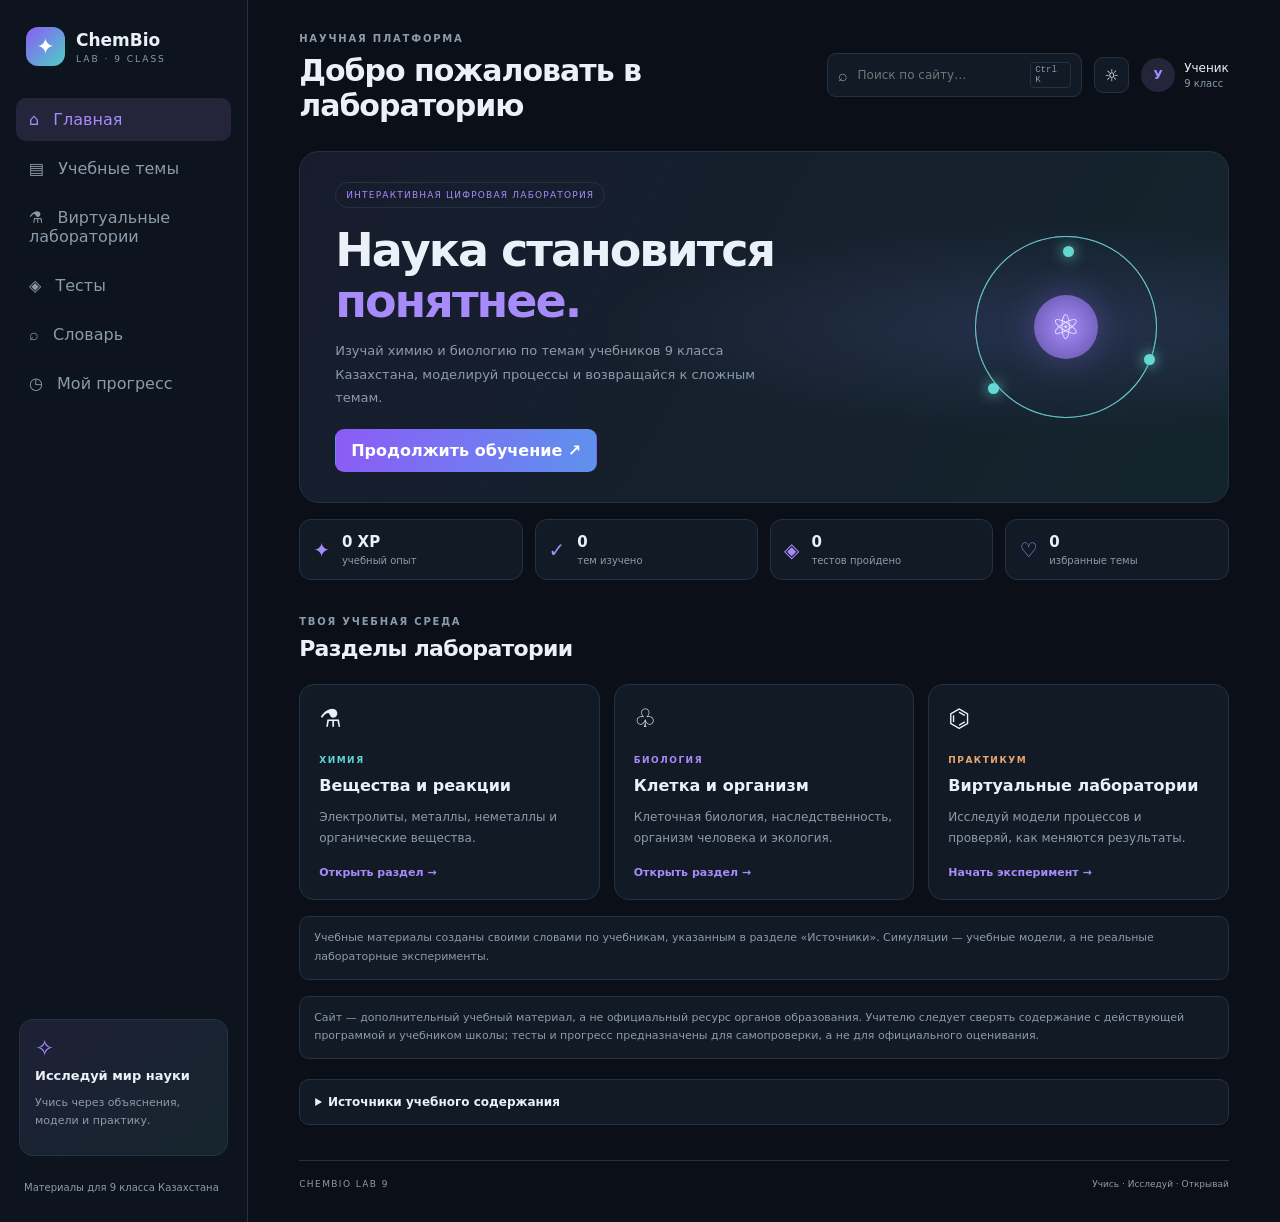
==== index.html @ ee07b428 "Publish ChemBio Lab 9 source and teacher guide" ====
<!doctype html>
<html lang="ru">
<head>
  <meta charset="UTF-8">
  <meta name="viewport" content="width=device-width, initial-scale=1">
  <meta name="theme-color" content="#0b1018">
  <meta name="description" content="ChemBio Lab 9 — интерактивная цифровая лаборатория по биологии и химии для учеников 9 класса Казахстана.">
  <title>ChemBio Lab 9 — цифровая лаборатория</title>
  <link rel="stylesheet" href="style.css">
  <script src="data.js" defer></script>
  <script src="script.js" defer></script>
</head>
<body>
  <a class="skip-link" href="#main-content">Перейти к содержимому</a>
  <div class="app">
    <aside class="sidebar">
      <a class="brand" href="#" data-page="home" aria-label="ChemBio Lab 9 — главная">
        <span class="logo">✦</span><span><b>ChemBio</b><small>LAB · 9 CLASS</small></span>
      </a>
      <nav aria-label="Основная навигация">
        <button class="nav active" data-page="home">⌂ <span>Главная</span></button>
        <button class="nav" data-page="topics">▤ <span>Учебные темы</span></button>
        <button class="nav" data-page="labs">⚗ <span>Виртуальные лаборатории</span></button>
        <button class="nav" data-page="quiz">◈ <span>Тесты</span></button>
        <button class="nav" data-page="glossary">⌕ <span>Словарь</span></button>
        <button class="nav" data-page="progress">◷ <span>Мой прогресс</span></button>
      </nav>
      <div class="side-bottom">
        <div class="mini-card"><span class="spark">✧</span><b>Исследуй мир науки</b><p>Учись через объяснения, модели и практику.</p></div>
        <small class="muted">Материалы для 9 класса Казахстана</small>
      </div>
    </aside>
    <main id="main-content" tabindex="-1">
      <header>
        <div><span class="eyebrow">НАУЧНАЯ ПЛАТФОРМА</span><h1 id="page-title">Добро пожаловать в лабораторию</h1></div>
        <div class="header-actions">
          <label class="global-search"><span aria-hidden="true">⌕</span><input id="global-search" type="search" placeholder="Поиск по сайту…" autocomplete="off" aria-label="Поиск по сайту"><kbd>Ctrl K</kbd></label>
          <button class="icon-button" id="theme-toggle" type="button" aria-label="Включить светлую тему" title="Переключить тему">☼</button>
          <div class="user-chip"><span class="avatar">У</span><span>Ученик <small>9 класс</small></span></div>
        </div>
        <div id="search-results" class="search-results" hidden></div>
      </header>

      <section id="home" class="page active">
        <div class="hero">
          <div><span class="pill">ИНТЕРАКТИВНАЯ ЦИФРОВАЯ ЛАБОРАТОРИЯ</span><h2>Наука становится<br><em>понятнее.</em></h2>
            <p>Изучай химию и биологию по темам учебников 9 класса Казахстана, моделируй процессы и возвращайся к сложным темам.</p>
            <button class="primary" data-go="topics">Продолжить обучение ↗</button>
          </div>
          <div class="orbital" aria-hidden="true"><div class="orbit o1"></div><div class="orbit o2"></div><div class="nucleus">⚛</div><span class="electron e1"></span><span class="electron e2"></span><span class="electron e3"></span></div>
        </div>
        <div class="stats-strip">
          <article><span class="stat-icon">✦</span><span><b id="home-xp">0 XP</b><small>учебный опыт</small></span></article>
          <article><span class="stat-icon">✓</span><span><b id="home-completed">0</b><small>тем изучено</small></span></article>
          <article><span class="stat-icon">◈</span><span><b id="home-quizzes">0</b><small>тестов пройдено</small></span></article>
          <article><span class="stat-icon">♡</span><span><b id="home-favorites">0</b><small>избранные темы</small></span></article>
        </div>
        <div class="section-heading"><div><span class="eyebrow">ТВОЯ УЧЕБНАЯ СРЕДА</span><h2>Разделы лаборатории</h2></div></div>
        <div class="cards">
          <article class="feature chem-card" data-go="topics" data-subject-go="chem"><div class="card-icon">⚗</div><span class="tag">ХИМИЯ</span><h3>Вещества и реакции</h3><p>Электролиты, металлы, неметаллы и органические вещества.</p><span class="card-link">Открыть раздел →</span></article>
          <article class="feature bio-card" data-go="topics" data-subject-go="bio"><div class="card-icon">♧</div><span class="tag">БИОЛОГИЯ</span><h3>Клетка и организм</h3><p>Клеточная биология, наследственность, организм человека и экология.</p><span class="card-link">Открыть раздел →</span></article>
          <article class="feature quiz-card" data-go="labs"><div class="card-icon">⌬</div><span class="tag">ПРАКТИКУМ</span><h3>Виртуальные лаборатории</h3><p>Исследуй модели процессов и проверяй, как меняются результаты.</p><span class="card-link">Начать эксперимент →</span></article>
        </div>
        <div class="resume-card" id="resume-card"></div>
        <p class="source-note">Учебные материалы созданы своими словами по учебникам, указанным в разделе «Источники». Симуляции — учебные модели, а не реальные лабораторные эксперименты.</p>
        <p class="source-note">Сайт — дополнительный учебный материал, а не официальный ресурс органов образования. Учителю следует сверять содержание с действующей программой и учебником школы; тесты и прогресс предназначены для самопроверки, а не для официального оценивания.</p>
        <details class="sources"><summary>Источники учебного содержания</summary><p>Биология: Н. Г. Асанов, А. Р. Соловьева, Б. Т. Ибраимова. Учебник для 9 класса, «Атамура», 2019. <a href="https://okulyk.kz/biologija/450/" target="_blank" rel="noopener noreferrer">Страница учебника</a>.</p><p>Химия: М. Б. Усманова, К. Н. Сакарьянова, Б. Н. Сахариева. Учебник для 9 класса, «Атамура», 2019. <a href="https://okulyk.kz/himija/454/" target="_blank" rel="noopener noreferrer">Страница учебника</a>.</p><p>Дополнительные варианты учебников: <a href="https://okulyk.kz/himija/452/" target="_blank" rel="noopener noreferrer">химия (Оспанова)</a>, <a href="https://okulyk.kz/biologija/1086/" target="_blank" rel="noopener noreferrer">биология (Оспанкулова)</a>.</p></details>
      </section>

      <section id="topics" class="page">
        <div class="section-heading"><div><span class="eyebrow">ТЕМЫ 9 КЛАССА</span><h2>Учебные темы</h2><p class="muted">Выбери предмет, чтобы открыть объяснения, определения и задания.</p></div></div>
        <div class="topic-toolbar"><div class="subject-switch" role="tablist" aria-label="Предмет">
          <button class="subject-tab active" data-subject="chem" role="tab" aria-selected="true">⚗ Химия</button>
          <button class="subject-tab" data-subject="bio" role="tab" aria-selected="false">♧ Биология</button>
        </div><button class="secondary" id="favorite-filter" type="button" aria-pressed="false">♡ Только избранное</button></div>
        <div class="topic-layout"><div id="topic-list" class="topic-list"></div><article id="topic-detail" class="topic-detail"></article></div>
      </section>

      <section id="labs" class="page">
        <div class="section-heading"><div><span class="eyebrow">УЧЕБНЫЕ МОДЕЛИ</span><h2>Виртуальные лаборатории</h2><p class="muted">Меняй параметры модели, наблюдай результат и объясняй его.</p></div></div>
        <div class="lab-layout"><div id="lab-list" class="lab-list"></div><article id="lab-workspace" class="lab-workspace"></article></div>
        <p class="source-note">Важно: это упрощённые образовательные симуляции. Они помогают понять закономерности, но не заменяют реальный эксперимент и правила техники безопасности.</p>
      </section>

      <section id="quiz" class="page">
        <div class="section-heading"><div><span class="eyebrow">ТРЕНАЖЁР ЗНАНИЙ</span><h2>Проверка знаний</h2><p class="muted">Выбери предмет, тему и сложность. Вопросы перемешиваются случайно.</p></div></div>
        <div class="quiz-config">
          <label>Предмет<select id="quiz-subject"><option value="all">Все предметы</option><option value="chem">Химия</option><option value="bio">Биология</option></select></label>
          <label>Тема<select id="quiz-topic"><option value="all">Все темы</option></select></label>
          <label>Сложность<select id="quiz-difficulty"><option value="all">Любая</option><option value="easy">Базовая</option><option value="medium">Средняя</option><option value="hard">Повышенная</option></select></label>
          <button id="start-quiz" class="primary">Начать тест →</button>
        </div>
        <div class="quiz-box" id="quiz-box"><div class="empty-state">Настрой параметры и нажми «Начать тест».</div></div>
        <div class="section-heading"><div><span class="eyebrow">ПОСЛЕДНИЕ РЕЗУЛЬТАТЫ</span><h2>История тестов</h2></div></div>
        <div id="quiz-history" class="history-list"></div>
        <button class="secondary" id="retry-mistakes" type="button">Повторить ошибки</button>
      </section>

      <section id="glossary" class="page">
        <div class="section-heading"><div><span class="eyebrow">КЛЮЧЕВЫЕ ПОНЯТИЯ</span><h2>Словарь терминов</h2><p class="muted">Краткие определения по химии и биологии.</p></div></div>
        <div class="glossary-controls"><input id="glossary-search" type="search" placeholder="Найти термин…"><select id="glossary-subject" aria-label="Фильтр словаря"><option value="all">Все предметы</option><option value="chem">Химия</option><option value="bio">Биология</option></select></div>
        <div id="glossary-list" class="glossary-list"></div>
      </section>

      <section id="progress" class="page">
        <div class="section-heading"><div><span class="eyebrow">ТВОИ ДОСТИЖЕНИЯ</span><h2>Мой прогресс</h2><p class="muted">Данные хранятся в этом браузере и на этом устройстве.</p></div></div>
        <div class="progress-overview" id="progress-overview"></div>
        <div class="section-heading"><div><span class="eyebrow">ТЕМЫ</span><h2>Изучено недавно</h2></div></div>
        <div id="study-history" class="history-list"></div>
        <div class="section-heading"><div><span class="eyebrow">ТЕСТИРОВАНИЕ</span><h2>Статистика тестов</h2></div></div>
        <div id="quiz-stats" class="progress-overview"></div>
        <div class="section-heading"><div><span class="eyebrow">РЕЗЕРВНАЯ КОПИЯ</span><h2>Экспорт и импорт</h2></div></div>
        <div class="backup-box"><p>Сохрани прогресс в JSON, чтобы перенести его на другое устройство. Импорт заменит текущий прогресс после проверки файла.</p><button class="primary" id="export-progress">Экспортировать JSON ↓</button><button class="secondary" id="import-progress">Импортировать JSON ↑</button><input id="import-file" type="file" accept="application/json,.json" hidden></div>
      </section>
      <footer>CHEMBIO LAB 9 <span>Учись · Исследуй · Открывай</span></footer>
      <div id="toast" class="toast" role="status" aria-live="polite"></div>
    </main>
  </div>
</body>
</html>
---- style.css ----
:root {
  color-scheme: dark;
  --bg: #0b1018;
  --sidebar: #0d141e;
  --panel: #111a25;
  --panel-2: #152231;
  --line: #243343;
  --text: #eaf1f8;
  --muted: #8b9bab;
  --purple: #a78bfa;
  --cyan: #62d6d0;
  --accent-soft: #24253b;
  --success: #4ccf9b;
  --danger: #e57887;
  font-family: Inter, "Segoe UI", system-ui, sans-serif;
}

[data-theme="light"] {
  color-scheme: light;
  --bg: #f3f5fa;
  --sidebar: #fff;
  --panel: #fff;
  --panel-2: #f3f4fa;
  --line: #dce1ec;
  --text: #20243a;
  --muted: #69738a;
  --purple: #7653cf;
  --cyan: #198e88;
  --accent-soft: #eeeafb;
  --success: #168b61;
  --danger: #bf475b;
}

* { box-sizing: border-box; }
body { margin: 0; background: var(--bg); color: var(--text); }
button, input, select { font: inherit; }
button { color: inherit; }
button:focus-visible, a:focus-visible, input:focus-visible, select:focus-visible, textarea:focus-visible, summary:focus-visible { outline: 2px solid var(--purple); outline-offset: 3px; }
a { color: var(--purple); }
.skip-link { position: fixed; z-index: 20; top: 10px; left: 10px; transform: translateY(-160%); padding: 10px 14px; border-radius: 8px; background: var(--panel); color: var(--text); }
.skip-link:focus { transform: translateY(0); }
.app { display: flex; min-height: 100vh; }
.sidebar { width: 248px; flex: 0 0 248px; background: var(--sidebar); border-right: 1px solid var(--line); padding: 27px 16px; display: flex; flex-direction: column; }
.brand { display: flex; gap: 11px; align-items: center; padding: 0 10px 32px; color: var(--text); text-decoration: none; }
.brand b { display: block; font-size: 17px; }
.brand small { display: block; margin-top: 4px; color: var(--muted); font-size: 9px; letter-spacing: 2px; }
.logo { display: grid; place-items: center; width: 39px; height: 39px; border-radius: 12px; background: linear-gradient(135deg,#8b5cf6,#4ccfc4); color: #fff; font-size: 22px; }
.sidebar nav { display: grid; gap: 6px; }
.nav { border: 0; border-radius: 10px; padding: 12px 13px; background: transparent; color: var(--muted); text-align: left; cursor: pointer; transition: .18s; }
.nav span { margin-left: 9px; }
.nav.active, .nav:hover { background: var(--accent-soft); color: var(--purple); }
.side-bottom { margin-top: auto; }
.mini-card { margin: 0 3px 20px; padding: 15px; border: 1px solid var(--line); border-radius: 14px; background: linear-gradient(145deg,#1e2036,#15252d); }
[data-theme="light"] .mini-card { background: linear-gradient(145deg,#f1edff,#e6f7f5); }
.spark { color: var(--purple); font-size: 23px; }
.mini-card b { display: block; margin-top: 7px; font-size: 13px; }
.mini-card p { color: var(--muted); font-size: 11px; line-height: 1.6; }
.muted { color: var(--muted); font-size: 13px; }
.side-bottom > .muted { padding-left: 8px; font-size: 10px; }
main { flex: 1; min-width: 0; padding: 27px clamp(18px,4vw,56px) 15px; }
header { position: relative; display: flex; justify-content: space-between; align-items: center; gap: 20px; margin-bottom: 28px; }
h1 { margin: 7px 0 0; font-size: clamp(22px,2.4vw,30px); letter-spacing: -1px; }
.eyebrow { color: var(--muted); font-size: 10px; font-weight: 700; letter-spacing: 1.8px; }
.header-actions { display: flex; align-items: center; gap: 12px; }
.global-search { display: flex; align-items: center; gap: 8px; padding: 8px 10px; border: 1px solid var(--line); border-radius: 9px; background: var(--panel); color: var(--muted); }
.global-search input { width: 175px; border: 0; outline: 0; background: transparent; color: var(--text); font-size: 12px; }
.global-search kbd { border: 1px solid var(--line); border-radius: 4px; padding: 2px 4px; font-size: 9px; }
.icon-button { width: 36px; height: 36px; border: 1px solid var(--line); border-radius: 9px; background: var(--panel); cursor: pointer; }
.user-chip { display: flex; align-items: center; gap: 9px; font-size: 12px; white-space: nowrap; }
.user-chip small { display: block; margin-top: 3px; color: var(--muted); }
.avatar { display: grid; place-items: center; width: 34px; height: 34px; border-radius: 50%; background: var(--accent-soft); color: var(--purple); font-weight: 700; }
.page { display: none; }
.page.active { display: block; animation: appear .24s ease-out; }
@keyframes appear { from { opacity: .5; transform: translateY(4px); } to { opacity: 1; transform: translateY(0); } }
.hero { display: flex; min-height: 275px; align-items: center; justify-content: space-between; overflow: hidden; padding: 30px 35px; border: 1px solid var(--line); border-radius: 20px; background: radial-gradient(ellipse at 82% 50%,#25314b 0%,transparent 42%),linear-gradient(120deg,#171c2d,#13242c); }
[data-theme="light"] .hero { background: radial-gradient(ellipse at 82% 50%,#e0ddff 0%,transparent 42%),linear-gradient(120deg,#f0edff,#e5f7f5); }
.pill { display: inline-block; padding: 7px 10px; border: 1px solid var(--line); border-radius: 20px; color: var(--purple); font-size: 9px; letter-spacing: 1.2px; }
.hero h2 { margin: 17px 0 11px; font-size: clamp(30px,4vw,46px); line-height: 1.1; letter-spacing: -2px; }
.hero h2 em { color: var(--purple); font-style: normal; }
.hero p { max-width: 470px; color: var(--muted); font-size: 13px; line-height: 1.8; }
.primary, .secondary { display: inline-flex; align-items: center; justify-content: center; margin: 7px 8px 0 0; padding: 11px 15px; border: 1px solid transparent; border-radius: 9px; font-weight: 650; cursor: pointer; transition: .18s; }
.primary { background: linear-gradient(100deg,#8b5cf6,#5f91ed); color: white; }
.primary:hover, .secondary:hover { transform: translateY(-1px); filter: brightness(1.08); }
.primary:disabled { opacity: .45; cursor: not-allowed; transform: none; }
.secondary { border-color: var(--line); background: var(--panel-2); color: var(--text); }
.orbital { position: relative; width: 210px; height: 210px; flex: 0 0 210px; margin: 0 22px; }
.orbit { position: absolute; inset: 14px; border: 1px solid #6476a2; border-radius: 50%; transform: rotate(55deg); }
.o2 { border-color: #5dc8c6; transform: rotate(-55deg); }
.nucleus { position: absolute; inset: 73px; display: grid; place-items: center; border-radius: 50%; background: radial-gradient(circle,#a78bfa,#6153a7); box-shadow: 0 0 35px #8069dd66; font-size: 34px; }
.electron { position: absolute; width: 11px; height: 11px; border-radius: 50%; background: #65d8d2; box-shadow: 0 0 14px #65d8d2; animation: pulse 2.8s infinite alternate; }
.e1 { top: 24px; left: 102px; }.e2 { right: 16px; bottom: 67px; }.e3 { left: 27px; bottom: 38px; }
@keyframes pulse { to { transform: scale(1.35); } }
.stats-strip { display: grid; grid-template-columns: repeat(4,1fr); gap: 12px; margin-top: 16px; }
.stats-strip article { display: flex; align-items: center; gap: 12px; padding: 13px; border: 1px solid var(--line); border-radius: 12px; background: var(--panel); }
.stats-strip b, .stats-strip small { display: block; }.stats-strip b { font-size: 15px; }.stats-strip small { margin-top: 4px; color: var(--muted); font-size: 10px; }
.stat-icon { color: var(--purple); font-size: 20px; }
.section-heading { display: flex; justify-content: space-between; align-items: end; gap: 18px; margin: 30px 0 16px; }
.section-heading h2 { margin: 7px 0; font-size: 22px; letter-spacing: -.7px; }
.section-heading p { margin: 0; }
.cards { display: grid; grid-template-columns: repeat(3,minmax(0,1fr)); gap: 14px; }
.feature { padding: 19px; border: 1px solid var(--line); border-radius: 15px; background: var(--panel); cursor: pointer; transition: .2s; }
.feature:hover { transform: translateY(-3px); border-color: var(--purple); }
.card-icon { margin-bottom: 15px; font-size: 25px; }.tag { color: var(--cyan); font-size: 9px; font-weight: 700; letter-spacing: 1.5px; }.bio-card .tag { color: var(--purple); }.quiz-card .tag { color: #e9a86c; }
.feature h3 { margin: 9px 0; font-size: 16px; }.feature p { min-height: 42px; color: var(--muted); font-size: 12px; line-height: 1.7; }.card-link { color: var(--purple); font-size: 11px; font-weight: 600; }
.source-note { margin: 16px 0; padding: 12px 14px; border: 1px solid var(--line); border-radius: 10px; background: var(--panel); color: var(--muted); font-size: 11px; line-height: 1.7; }
.resume-card { margin-top: 16px; padding: 15px 18px; border: 1px solid var(--line); border-radius: 12px; background: var(--panel); }
.resume-card:empty { display: none; }.resume-card b { display: block; margin-bottom: 5px; }
.subject-switch { display: flex; gap: 8px; margin: 12px 0 17px; }
.subject-tab { padding: 10px 15px; border: 1px solid var(--line); border-radius: 9px; background: var(--panel); color: var(--muted); cursor: pointer; }
.subject-tab.active { border-color: var(--purple); background: var(--accent-soft); color: var(--purple); }
.topic-layout, .lab-layout { display: grid; grid-template-columns: minmax(210px, .75fr) minmax(0,2fr); gap: 15px; align-items: start; }
.topic-list, .lab-list { display: grid; gap: 8px; }
.topic-item, .lab-item { width: 100%; padding: 13px; border: 1px solid var(--line); border-radius: 10px; background: var(--panel); color: var(--text); text-align: left; cursor: pointer; }
.topic-item:hover, .topic-item.active, .lab-item:hover, .lab-item.active { border-color: var(--purple); background: var(--accent-soft); }
.topic-item small { display: block; margin-top: 5px; color: var(--muted); font-size: 10px; }
.topic-detail, .lab-workspace, .quiz-box { min-width: 0; padding: 22px; border: 1px solid var(--line); border-radius: 15px; background: var(--panel); }
.topic-detail h2, .lab-workspace h2 { margin: 4px 0 8px; font-size: 23px; }
.topic-detail h3, .lab-workspace h3 { margin: 20px 0 9px; font-size: 16px; }
.topic-detail p, .topic-detail li, .lab-workspace p { color: var(--muted); font-size: 13px; line-height: 1.75; }
.topic-detail ul, .topic-detail ol { padding-left: 21px; }
.topic-detail table { width: 100%; margin: 12px 0; border-collapse: collapse; font-size: 12px; }
.topic-detail th, .topic-detail td { padding: 9px; border: 1px solid var(--line); text-align: left; vertical-align: top; }
.topic-detail th { background: var(--panel-2); }
.definition-list { display: grid; grid-template-columns: repeat(2,minmax(0,1fr)); gap: 8px; }
.definition { padding: 10px 12px; border-radius: 9px; background: var(--panel-2); font-size: 12px; line-height: 1.6; }
.definition b { color: var(--purple); }
.topic-actions { display: flex; flex-wrap: wrap; align-items: center; gap: 8px; padding-top: 14px; border-top: 1px solid var(--line); }
.topic-actions .secondary, .topic-actions .primary { margin: 0; }
.topic-meta { color: var(--muted); font-size: 10px; }
.lab-workspace label, .quiz-config label { display: grid; gap: 6px; color: var(--muted); font-size: 11px; }
.lab-controls { display: grid; grid-template-columns: repeat(auto-fit,minmax(150px,1fr)); gap: 12px; margin: 15px 0; }
.lab-controls input[type="range"] { width: 100%; accent-color: var(--purple); }
.lab-controls select, .quiz-config select, .glossary-controls select, .glossary-controls input { width: 100%; padding: 10px 11px; border: 1px solid var(--line); border-radius: 8px; background: var(--panel-2); color: var(--text); }
.lab-result { margin: 14px 0; padding: 14px; border: 1px solid var(--line); border-radius: 10px; background: var(--panel-2); }
.lab-result strong { color: var(--cyan); }
.sim-meter { height: 14px; overflow: hidden; border-radius: 99px; background: var(--line); }.sim-meter span { display: block; height: 100%; border-radius: inherit; background: linear-gradient(90deg,#8b5cf6,#62d6d0); transition: width .25s; }
.quiz-config { display: grid; grid-template-columns: repeat(3,minmax(120px,1fr)) auto; gap: 12px; align-items: end; margin-bottom: 15px; }
.quiz-config .primary { white-space: nowrap; margin: 0; }
.quiz-box { max-width: 850px; }.empty-state { padding: 22px; color: var(--muted); text-align: center; }
.quiz-progress { display: flex; justify-content: space-between; color: var(--muted); font-size: 11px; }
.quiz-box h3 { margin: 23px 0 17px; font-size: 19px; line-height: 1.5; }
.answers { display: grid; gap: 9px; }.answer { padding: 12px 14px; border: 1px solid var(--line); border-radius: 9px; background: var(--panel-2); text-align: left; cursor: pointer; }.answer:hover { border-color: var(--purple); }.answer.correct { border-color: var(--success); background: color-mix(in srgb,var(--success) 12%,var(--panel)); }.answer.wrong { border-color: var(--danger); background: color-mix(in srgb,var(--danger) 12%,var(--panel)); }.answer:disabled { cursor: default; }
.answer-explanation { margin-top: 13px; padding: 12px; border-radius: 9px; background: var(--panel-2); color: var(--muted); font-size: 12px; line-height: 1.7; }
.history-list { display: grid; gap: 8px; }.history-row { display: flex; justify-content: space-between; gap: 12px; padding: 12px 14px; border: 1px solid var(--line); border-radius: 10px; background: var(--panel); font-size: 12px; }.history-row small { display: block; margin-top: 4px; color: var(--muted); }
.glossary-controls { display: flex; gap: 10px; margin-bottom: 14px; }.glossary-controls input { flex: 1; }.glossary-controls select { max-width: 190px; }
.glossary-list { display: grid; grid-template-columns: repeat(2,minmax(0,1fr)); gap: 9px; }.glossary-entry { padding: 13px 15px; border: 1px solid var(--line); border-radius: 10px; background: var(--panel); }.glossary-entry b { color: var(--purple); }.glossary-entry p { margin: 5px 0 0; color: var(--muted); font-size: 12px; line-height: 1.6; }.glossary-entry small { display: block; margin-top: 7px; color: var(--cyan); font-size: 9px; text-transform: uppercase; }
.progress-overview { display: grid; grid-template-columns: repeat(4,minmax(0,1fr)); gap: 10px; }.progress-card { padding: 15px; border: 1px solid var(--line); border-radius: 11px; background: var(--panel); }.progress-card b { display: block; font-size: 19px; }.progress-card span { color: var(--muted); font-size: 11px; }
.backup-box { padding: 16px; border: 1px solid var(--line); border-radius: 12px; background: var(--panel); }.backup-box p, .sources p { color: var(--muted); font-size: 12px; line-height: 1.7; }.sources { margin: 20px 0; padding: 15px; border: 1px solid var(--line); border-radius: 10px; background: var(--panel); }.sources summary { cursor: pointer; font-size: 12px; font-weight: 600; }
.toast { position: fixed; right: 22px; bottom: 20px; z-index: 20; max-width: min(390px,calc(100vw - 32px)); padding: 12px 16px; border: 1px solid var(--line); border-radius: 10px; background: var(--panel); box-shadow: 0 10px 35px #0003; opacity: 0; pointer-events: none; transform: translateY(8px); transition: .2s; }.toast.show { opacity: 1; transform: translateY(0); }
.search-results { position: absolute; z-index: 10; top: 63px; right: 95px; width: min(450px,calc(100vw - 36px)); max-height: 65vh; overflow: auto; padding: 7px; border: 1px solid var(--line); border-radius: 12px; background: var(--panel); box-shadow: 0 14px 36px #0004; }.search-result { display: block; width: 100%; padding: 10px; border: 0; border-radius: 8px; background: transparent; color: var(--text); text-align: left; cursor: pointer; }.search-result:hover { background: var(--accent-soft); }.search-result small { display: block; margin-top: 3px; color: var(--muted); }
footer { display: flex; justify-content: space-between; margin-top: 35px; padding: 18px 0; border-top: 1px solid var(--line); color: var(--muted); font-size: 9px; letter-spacing: 1.4px; }footer span { letter-spacing: 0; }

@media (max-width: 1050px) {
  .sidebar { width: 205px; flex-basis: 205px; }
  .orbital { width: 170px; height: 170px; flex-basis: 170px; margin: 0 4px; }.nucleus { inset: 58px; }
  .cards { grid-template-columns: repeat(2,minmax(0,1fr)); }.quiz-card { grid-column: span 2; }
  .quiz-config { grid-template-columns: repeat(2,minmax(0,1fr)); }
}
@media (max-width: 760px) {
  .app { display: block; }.sidebar { position: sticky; z-index: 5; top: 0; width: 100%; padding: 8px 10px; border-right: 0; border-bottom: 1px solid var(--line); }
  .brand { display: none; }.sidebar nav { display: flex; gap: 4px; overflow-x: auto; }.nav { flex: 0 0 auto; padding: 9px 11px; font-size: 12px; }.nav span { margin-left: 4px; }.side-bottom { display: none; }
  main { padding: 19px 14px 12px; }header { align-items: flex-start; margin-bottom: 20px; }.header-actions { gap: 7px; }.user-chip { display: none; }.global-search input { width: min(28vw,150px); }.global-search kbd { display: none; }
  .hero { min-height: 245px; padding: 23px 20px; }.orbital { display: none; }.hero h2 { font-size: 35px; }
  .stats-strip { grid-template-columns: repeat(2,minmax(0,1fr)); gap: 8px; }.stats-strip article { padding: 10px; }
  .cards { grid-template-columns: 1fr; }.quiz-card { grid-column: auto; }.feature p { min-height: 0; }
  .topic-layout, .lab-layout { grid-template-columns: 1fr; }.topic-list, .lab-list { display: flex; overflow-x: auto; padding-bottom: 3px; }.topic-item, .lab-item { min-width: 190px; }
  .topic-detail, .lab-workspace, .quiz-box { padding: 16px; }.definition-list, .glossary-list { grid-template-columns: 1fr; }.progress-overview { grid-template-columns: repeat(2,minmax(0,1fr)); }
  .quiz-config { grid-template-columns: 1fr 1fr; }.quiz-config label:first-child { grid-column: span 2; }.quiz-config .primary { width: 100%; }
  .section-heading { margin-top: 24px; }.search-results { top: 55px; right: 0; }
}
@media (max-width: 420px) {
  .nav { font-size: 11px; padding: 9px 8px; }.global-search input { width: 100px; }.quiz-config { grid-template-columns: 1fr; }.quiz-config label:first-child { grid-column: auto; }.glossary-controls { flex-direction: column; }.glossary-controls select { max-width: none; }.stats-strip b { font-size: 13px; }
}
.topic-toolbar { display: flex; justify-content: space-between; align-items: center; gap: 12px; }
.topic-toolbar .secondary { margin: 0 0 17px; }
.cell-model { margin: 18px 0 24px; padding: 15px; border: 1px solid var(--line); border-radius: 12px; background: var(--panel-2); }
.cell-model h3 { margin-top: 2px; }
.cell-scheme { display: grid; grid-template-columns: minmax(0,1.3fr) minmax(180px,1fr); align-items: center; gap: 14px; }
.cell-scheme svg { width: 100%; max-height: 290px; }
.cell-outline { fill: #132c39; stroke: #4ccfc4; stroke-width: 5; }
[data-theme="light"] .cell-outline { fill: #d7f0eb; stroke: #168e88; }
.cell-cytoplasm { fill: #1a3945; stroke: #345b68; stroke-width: 1; }
[data-theme="light"] .cell-cytoplasm { fill: #e8f3f5; stroke: #bdd9de; }
.cell-nucleus { fill: #7762d8; stroke: #c4b5fd; stroke-width: 3; }
.cell-nucleolus { fill: #c4b5fd; }
.cell-mito { fill: #e5a45a; stroke: #ffd08b; stroke-width: 3; }
.cell-er { fill: none; stroke: #62d6d0; stroke-width: 5; stroke-linecap: round; }
.cell-golgi { fill: none; stroke: #69b7ff; stroke-width: 6; stroke-linecap: round; }
.cell-lysosome { fill: #ed7b9b; }
.cell-ribosome { fill: #b7ece0; }
.cell-part { cursor: pointer; transition: filter .16s; }
.cell-part:hover, .cell-part:focus { filter: brightness(1.45); outline: none; }
.cell-description { font-size: 12px; }.cell-description p { color: var(--muted); line-height: 1.65; }
.cell-key { display: flex; flex-wrap: wrap; gap: 6px; }.cell-key .secondary { margin: 0; padding: 7px 8px; font-size: 10px; }
.cell-key .cell-selected { border-color: var(--purple); color: var(--purple); }
.table-wrap { max-width: 100%; overflow-x: auto; }
.punnett-grid { display: inline-grid; grid-template-columns: repeat(3,minmax(34px,1fr)); margin: 8px 10px 8px 0; vertical-align: middle; }
.punnett-grid span { display: grid; min-height: 30px; place-items: center; border: 1px solid var(--line); color: var(--text); }
.periodic-widget { margin: 18px 0 24px; padding: 15px; border: 1px solid var(--line); border-radius: 12px; background: var(--panel-2); }
.periodic-widget > p { margin: 5px 0 12px; color: var(--muted); font-size: 11px; }
.periodic-widget input { width: min(100%,320px); padding: 9px 11px; border: 1px solid var(--line); border-radius: 8px; background: var(--panel); color: var(--text); }
.periodic-grid { display: grid; grid-template-columns: repeat(18,minmax(0,1fr)); gap: 4px; margin: 14px 0; }
.element-tile { display: grid; min-width: 0; aspect-ratio: 1; align-content: center; justify-items: center; padding: 2px; border: 1px solid #34515c; border-radius: 5px; background: #142b32; color: #bcebe4; cursor: pointer; transition: .15s; }
[data-theme="light"] .element-tile { background: #e7f2ef; color: #235d59; }
.element-tile span { color: var(--muted); font-size: 8px; }.element-tile b { font-size: clamp(9px,1.3vw,15px); }.element-tile:hover, .element-tile.selected { border-color: var(--cyan); background: color-mix(in srgb,var(--cyan) 24%,var(--panel)); }.element-tile.dimmed { opacity: .2; }
.element-info { display: flex; align-items: center; gap: 13px; padding: 12px; border: 1px solid var(--line); border-radius: 9px; background: var(--panel); }
.element-symbol { display: grid; width: 52px; height: 52px; place-items: center; border: 1px solid var(--cyan); border-radius: 9px; color: var(--cyan); font-size: 24px; font-weight: 700; }.element-info h4 { margin: 3px 0; }.element-info p { margin: 3px 0; font-size: 11px; }.element-info small { color: var(--muted); }
.nephron-model { margin: 18px 0 24px; padding: 15px; border: 1px solid var(--line); border-radius: 12px; background: var(--panel-2); }
.nephron-model h3 { margin-top: 2px; }.nephron-layout { display: grid; grid-template-columns: minmax(0,1.2fr) minmax(200px,1fr); align-items: center; gap: 14px; }
.nephron-layout svg { width: 100%; max-height: 270px; overflow: visible; }.nephron-tubule,.nephron-loop,.nephron-distal,.nephron-collecting { fill: none; stroke: #68b7dc; stroke-width: 13; stroke-linecap: round; }.nephron-capsule { fill: #a78bfa22; stroke: #a78bfa; stroke-width: 3; }.nephron-loop { stroke: #e5a45a; }.nephron-distal { stroke: #62d6d0; }.nephron-collecting { stroke: #d184a2; stroke-width: 16; }.nephron-arrow { fill: none; stroke: var(--text); stroke-width: 3; }.nephron-label { fill: var(--muted); font-size: 13px; }.nephron-part { cursor: pointer; transition: filter .16s; }.nephron-part:hover,.nephron-part:focus { filter: brightness(1.45); outline: none; }
.nephron-layout p { color: var(--muted); font-size: 12px; line-height: 1.7; }.nephron-key { display: flex; flex-wrap: wrap; gap: 6px; }.nephron-key .secondary { margin: 0; padding: 7px 8px; font-size: 10px; }
@media (max-width: 760px) {
  .topic-toolbar { align-items: flex-start; flex-direction: column; }
  .cell-scheme,.nephron-layout { grid-template-columns: 1fr; }
}
@media (max-width: 420px) { .periodic-grid { gap: 2px; }.element-tile span { font-size: 7px; }.element-tile b { font-size: 9px; } }
@media (prefers-reduced-motion: reduce) { *, *::before, *::after { scroll-behavior: auto !important; animation-duration: .01ms !important; animation-iteration-count: 1 !important; transition-duration: .01ms !important; } }
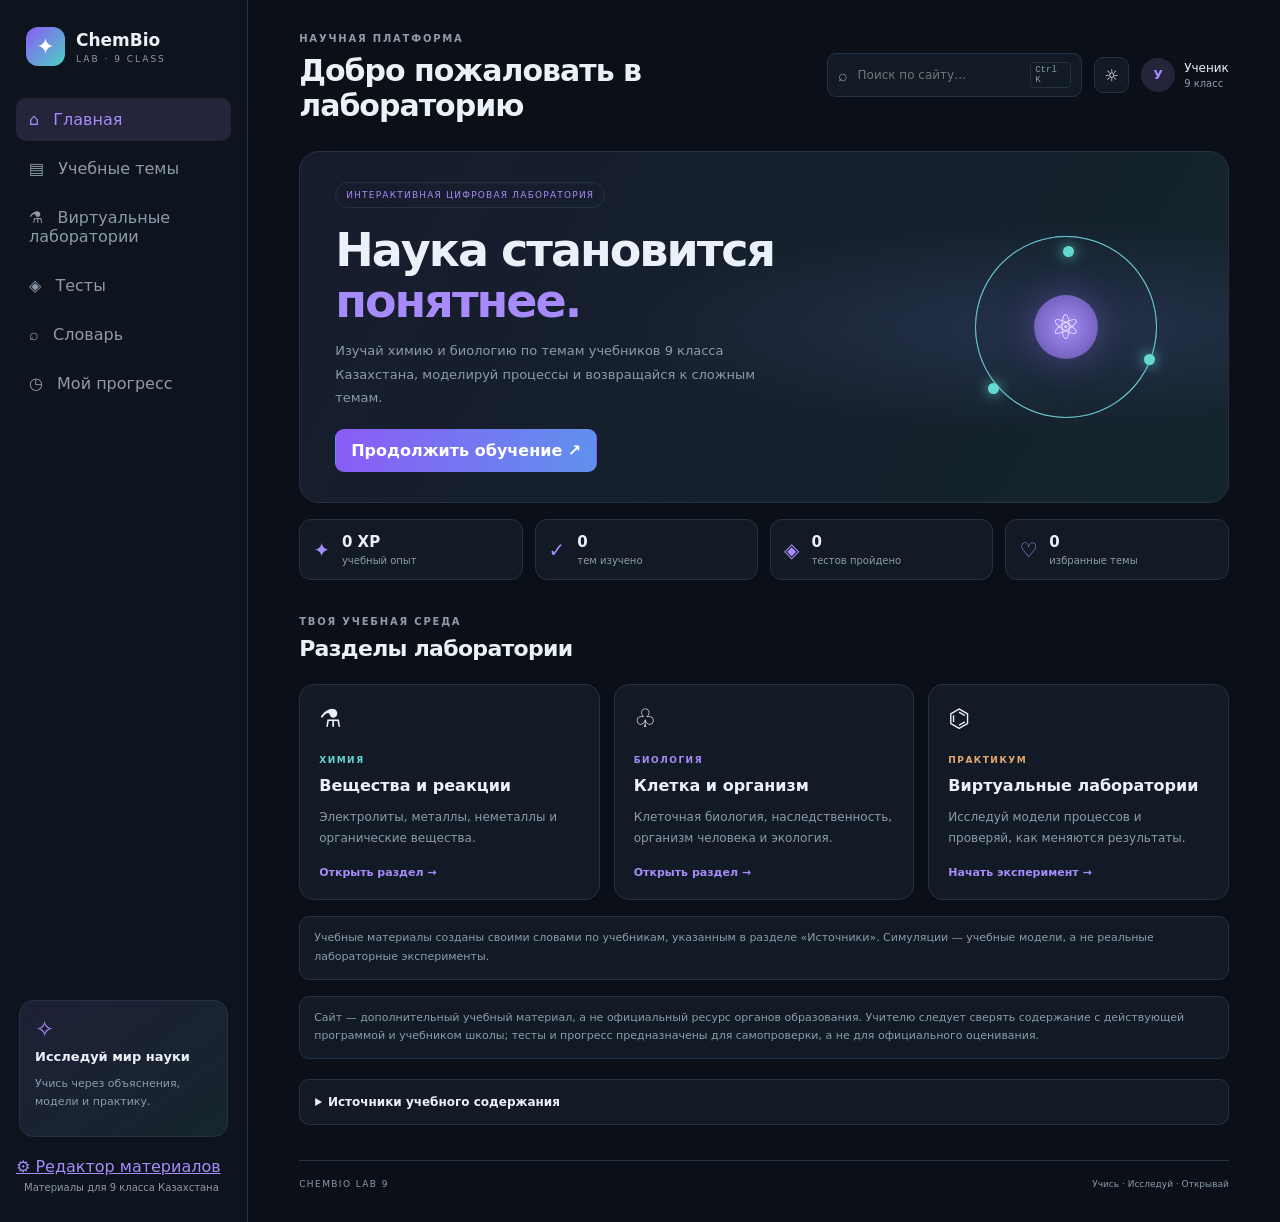
==== commit c184d214: "Add admin link to sidebar in index.html Added an admin link to the sidebar for material editing." ====
--- a/index.html
+++ b/index.html
@@ -27,6 +27,7 @@
       </nav>
       <div class="side-bottom">
         <div class="mini-card"><span class="spark">✧</span><b>Исследуй мир науки</b><p>Учись через объяснения, модели и практику.</p></div>
+        <a class="admin-link" href="admin/index.html">⚙ Редактор материалов</a>
         <small class="muted">Материалы для 9 класса Казахстана</small>
       </div>
     </aside>
